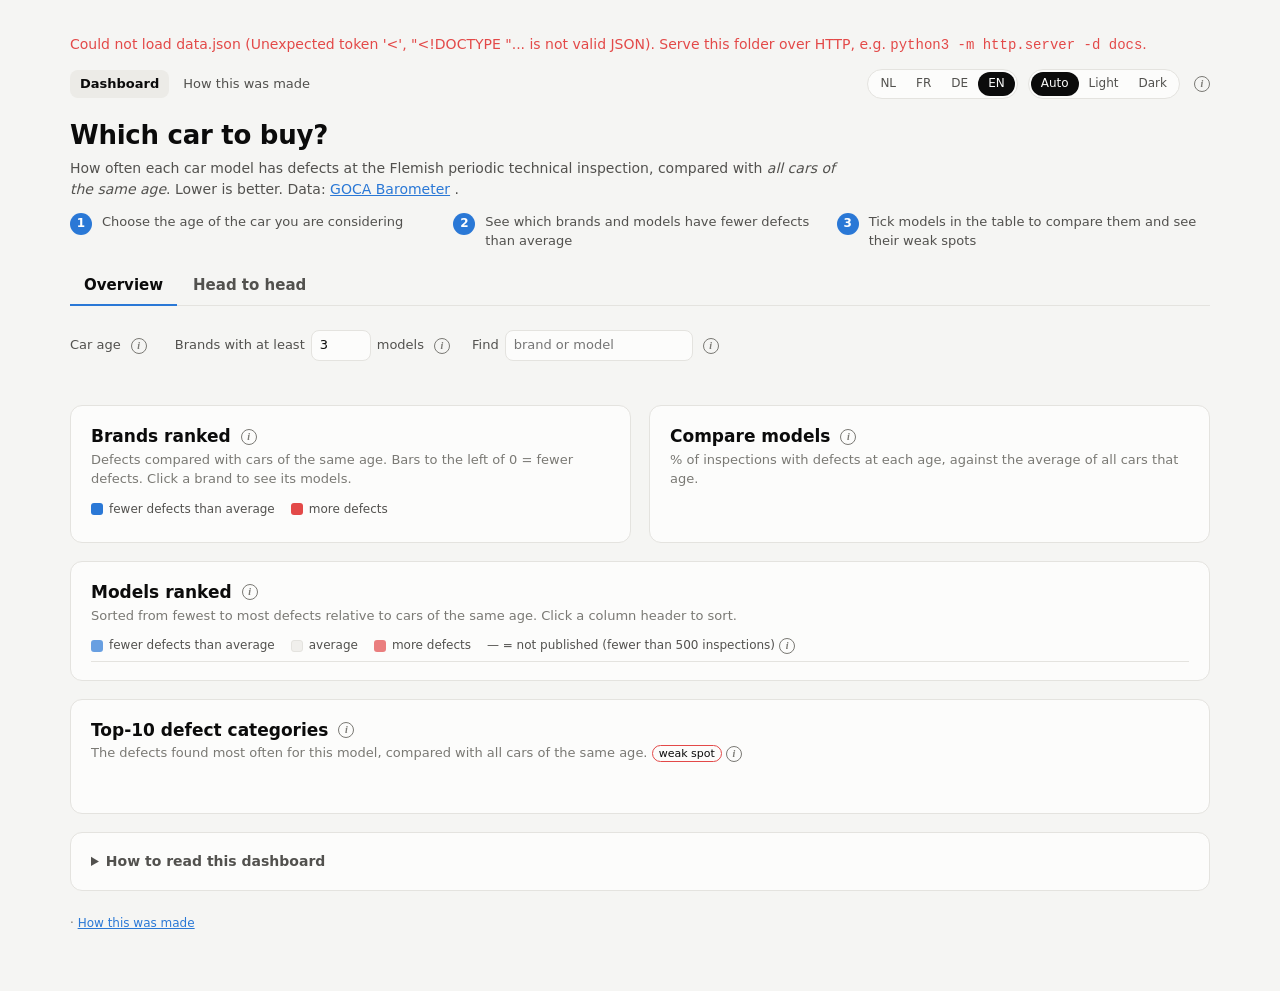
==== docs/index.html @ 9cf1b29b "Dump" ====
<!doctype html>
<html lang="nl">
<head>
<meta charset="utf-8">
<meta name="viewport" content="width=device-width, initial-scale=1, viewport-fit=cover">
<title>Welke auto kopen? – GOCA Barometer</title>
<meta name="description" content="Which used car models and brands have the fewest defects at the Flemish technical inspection, compared with cars of the same age. NL / FR / DE / EN.">
<link rel="icon" href="data:image/svg+xml,%3Csvg xmlns=%22http://www.w3.org/2000/svg%22 viewBox=%220 0 16 16%22%3E%3Crect x=%221%22 y=%229%22 width=%224%22 height=%226%22 rx=%221%22 fill=%22%232a78d6%22/%3E%3Crect x=%226%22 y=%225%22 width=%224%22 height=%2210%22 rx=%221%22 fill=%22%232a78d6%22/%3E%3Crect x=%2211%22 y=%221%22 width=%224%22 height=%2214%22 rx=%221%22 fill=%22%23e34948%22/%3E%3C/svg%3E">
<link rel="stylesheet" href="style.css">
<script src="i18n.js"></script>
<script src="common.js"></script>
<script src="app.js"></script>
</head>
<body data-page="dashboard" data-title-key="title">
<div class="wrap">
  <div class="topbar" id="topbar"></div>

  <h1 data-i="title"></h1>
  <p class="lede"><span data-i="lede"></span> <span data-i="data_from"></span>: <a href="https://gocabarometer.gocavlaanderen.be/" target="_blank" rel="noopener">GOCA Barometer</a> <span id="period"></span>.</p>
  <ol class="steps">
    <li data-i="step1"></li>
    <li data-i="step2"></li>
    <li data-i="step3"></li>
  </ol>

  <div class="tabs-main" role="tablist">
    <button role="tab" data-tab="overview" aria-selected="true" data-i="tab_overview"></button>
    <button role="tab" data-tab="h2h" aria-selected="false" data-i="tab_h2h"></button>
  </div>

  <div class="controls" role="group">
    <div class="grp"><span class="lbl" data-i="f_age"></span><span data-tip-static="i_f_age"></span><span class="chips" id="ageChips"></span></div>
    <div class="grp ov-only"><label for="minBrand" data-i="f_min"></label><input type="number" id="minBrand" min="1" max="20" value="3"><span class="lbl" data-i="f_min_suffix"></span><span data-tip-static="i_f_min"></span></div>
    <div class="grp ov-only"><label for="search" data-i="f_find"></label><input type="search" id="search" data-i-ph="f_find_ph"><span data-tip-static="i_f_find"></span></div>
  </div>

  <!-- ================= overview tab ================= -->
  <div id="overview">
    <div class="tiles" id="tiles"></div>

    <div class="grid2">
      <section class="card">
        <h2><span data-i="brands_h"></span><span data-tip-static="i_brands"></span></h2>
        <p class="sub" data-i="brands_sub"></p>
        <div class="legend"><span><i class="sq" style="background:var(--better)"></i><span data-i="leg_better"></span></span><span><i class="sq" style="background:var(--worse)"></i><span data-i="leg_worse"></span></span></div>
        <div class="scroll" id="brandChart"></div>
      </section>

      <section class="card">
        <h2><span data-i="compare_h"></span><span data-tip-static="i_compare"></span></h2>
        <p class="sub" data-i="compare_sub"></p>
        <div class="picked" id="picked"></div>
        <div class="legend" id="lineLegend"></div>
        <div class="scroll" id="lineChart"></div>
      </section>
    </div>

    <section class="card" id="modelsCard">
      <h2><span data-i="models_h"></span><span data-tip-static="i_models"></span></h2>
      <p class="sub" data-i="models_sub"></p>
      <div class="legend">
        <span><i class="sq" style="background:rgba(var(--better-tint),.7)"></i><span data-i="leg_better"></span></span>
        <span><i class="sq" style="background:var(--mid);border:1px solid var(--border)"></i><span data-i="leg_avg"></span></span>
        <span><i class="sq" style="background:rgba(var(--worse-tint),.7)"></i><span data-i="leg_worse"></span></span>
        <span><span data-i="leg_na"></span><span data-tip-static="i_na"></span></span>
      </div>
      <div class="tablebox scroll"><table id="modelTable"></table></div>
    </section>

    <section class="card">
      <h2><span data-i="rub_h"></span><span data-tip-static="i_rub"></span></h2>
      <p class="sub"><span data-i="rub_sub"></span> <span class="flag" data-i="weak"></span><span data-tip-static="i_weak"></span></p>
      <div class="tabs" id="rubModelTabs"></div>
      <div class="tabs" id="rubAgeTabs"></div>
      <div class="scroll"><table id="rubTable"></table></div>
    </section>
  </div>

  <!-- ================= head-to-head tab ================= -->
  <div id="h2h" hidden></div>

  <section class="card">
    <details>
      <summary data-i="how_h"></summary>
      <div data-i="how_body"></div>
    </details>
  </section>

  <footer><span id="footer"></span> · <a href="about.html" data-i="nav_about"></a></footer>
</div>
</body>
</html>
---- docs/style.css ----
:root {
  color-scheme: light;
  --surface-0: #f5f5f3; --surface-1: #fcfcfb; --border: #e4e3df; --grid: #ebeae6;
  --text-primary: #0b0b0b; --text-secondary: #52514e; --text-muted: #7a7974;
  --series-1: #2a78d6; --series-2: #eb6834; --series-3: #1baf7a; --avg: #8d8c87;
  --better: #2a78d6; --worse: #e34948; --mid: #f0efec;
  --better-tint: 42, 120, 214; --worse-tint: 227, 73, 72;
  --chip: #ecebe7; --accent: #2a78d6;
}
@media (prefers-color-scheme: dark) {
  :root:where(:not([data-theme="light"])) {
    color-scheme: dark;
    --surface-0: #121211; --surface-1: #1a1a19; --border: #2e2e2c; --grid: #262624;
    --text-primary: #f0efec; --text-secondary: #c3c2b7; --text-muted: #8f8e86;
    --series-1: #3987e5; --series-2: #d95926; --series-3: #199e70; --avg: #8a8983;
    --better: #3987e5; --worse: #e66767; --mid: #383835;
    --better-tint: 57, 135, 229; --worse-tint: 230, 103, 103; --chip: #2a2a28; --accent: #5598e7;
  }
}
:root[data-theme="dark"] {
  color-scheme: dark;
  --surface-0: #121211; --surface-1: #1a1a19; --border: #2e2e2c; --grid: #262624;
  --text-primary: #f0efec; --text-secondary: #c3c2b7; --text-muted: #8f8e86;
  --series-1: #3987e5; --series-2: #d95926; --series-3: #199e70; --avg: #8a8983;
  --better: #3987e5; --worse: #e66767; --mid: #383835;
  --better-tint: 57, 135, 229; --worse-tint: 230, 103, 103; --chip: #2a2a28; --accent: #5598e7;
}
* { box-sizing: border-box; }
body { margin: 0; background: var(--surface-0); color: var(--text-primary);
  font: 14px/1.45 system-ui, -apple-system, "Segoe UI", Roboto, sans-serif; }
.wrap { max-width: 1180px; margin: 0 auto; padding: 20px 20px 60px; }
a { color: var(--accent); }
h1 { font-size: 26px; margin: 0 0 4px; letter-spacing: -.01em; }
h2 { font-size: 17px; margin: 0 0 2px; display: flex; align-items: center; gap: 6px; }
.lede { color: var(--text-secondary); margin: 0 0 14px; max-width: 780px; }
.sub { color: var(--text-muted); font-size: 13px; margin: 2px 0 12px; }
.muted { color: var(--text-muted); }

/* top bar */
.topbar { display: flex; flex-wrap: wrap; justify-content: space-between; align-items: center; gap: 10px; margin-bottom: 18px; }
.topbar nav { display: flex; gap: 4px; }
.topbar nav a { text-decoration: none; color: var(--text-secondary); padding: 5px 10px; border-radius: 8px; font-size: 13px; }
.topbar nav a[aria-current="page"] { color: var(--text-primary); background: var(--chip); font-weight: 600; }
.prefs { display: flex; flex-wrap: wrap; gap: 10px; align-items: center; }
.seg { display: inline-flex; border: 1px solid var(--border); border-radius: 999px; padding: 2px; background: var(--surface-1); }
.seg button { border: 0; background: transparent; color: var(--text-secondary); font: inherit; font-size: 12px;
  padding: 3px 10px; border-radius: 999px; cursor: pointer; }
.seg button[aria-pressed="true"] { background: var(--text-primary); color: var(--surface-1); }

/* info (i) */
.info { display: inline-flex; align-items: center; justify-content: center; width: 16px; height: 16px; flex: none;
  border-radius: 50%; border: 1px solid var(--text-muted); color: var(--text-muted); background: transparent;
  font: italic 600 10px/1 Georgia, "Times New Roman", serif; padding: 0; margin-left: 4px; cursor: help; vertical-align: middle; }
.info:hover, .info:focus-visible { color: var(--surface-1); background: var(--accent); border-color: var(--accent); outline: none; }
#tip { position: fixed; pointer-events: none; background: var(--surface-1); color: var(--text-primary);
  border: 1px solid var(--border); border-radius: 8px; padding: 9px 11px; font-size: 12.5px; line-height: 1.45;
  box-shadow: 0 6px 20px rgba(0,0,0,.16); max-width: 340px; z-index: 50; font-weight: 400; text-align: left; white-space: normal; }
#tip ul { margin: 4px 0 0; padding-left: 18px; }
#tip li { margin: 2px 0; }

/* steps */
.steps { display: grid; grid-template-columns: repeat(auto-fit, minmax(220px, 1fr)); gap: 10px; margin: 0 0 16px; padding: 0; list-style: none; counter-reset: s; }
.steps li { counter-increment: s; display: flex; gap: 10px; align-items: flex-start; color: var(--text-secondary); font-size: 13px; }
.steps li::before { content: counter(s); flex: none; width: 22px; height: 22px; border-radius: 50%; background: var(--accent); color: #fff;
  font-weight: 700; font-size: 12px; display: inline-flex; align-items: center; justify-content: center; }

/* tabs */
.tabs-main { display: flex; gap: 2px; border-bottom: 1px solid var(--border); margin-bottom: 14px; }
.tabs-main button { border: 0; background: transparent; font: inherit; font-size: 15px; font-weight: 600; color: var(--text-secondary);
  padding: 8px 14px; cursor: pointer; border-bottom: 2px solid transparent; margin-bottom: -1px; }
.tabs-main button[aria-selected="true"] { color: var(--text-primary); border-bottom-color: var(--accent); }

.card { background: var(--surface-1); border: 1px solid var(--border); border-radius: 12px; padding: 18px 20px; margin-bottom: 18px; min-width: 0; }
.tiles { display: grid; grid-template-columns: repeat(auto-fit, minmax(170px, 1fr)); gap: 12px; margin-bottom: 18px; }
.tile { background: var(--surface-1); border: 1px solid var(--border); border-radius: 12px; padding: 14px 16px; position: relative; }
.tile b { display: block; font-size: 22px; font-weight: 650; letter-spacing: -.01em; padding-right: 18px; }
.tile span { color: var(--text-secondary); font-size: 13px; }
.tile .info { position: absolute; top: 12px; right: 12px; }
.controls { display: flex; flex-wrap: wrap; gap: 10px 22px; align-items: center; margin-bottom: 16px;
  position: sticky; top: env(safe-area-inset-top, 0px); z-index: 5; background: var(--surface-0); padding: 10px 0; }
.controls .grp { display: inline-flex; align-items: center; gap: 6px; flex-wrap: wrap; }
.controls label, .lbl { color: var(--text-secondary); font-size: 13px; }
.chips { display: inline-flex; flex-wrap: wrap; gap: 4px; }
.chip { border: 1px solid var(--border); background: var(--surface-1); color: var(--text-secondary);
  border-radius: 999px; padding: 4px 10px; font: inherit; font-size: 13px; cursor: pointer; }
.chip[aria-pressed="true"] { background: var(--text-primary); color: var(--surface-1); border-color: var(--text-primary); }
select, input[type=search], input[type=number] { font: inherit; font-size: 13px; padding: 5px 8px; border-radius: 8px;
  border: 1px solid var(--border); background: var(--surface-1); color: var(--text-primary); max-width: 100%; }
input[type=number] { width: 60px; }
.btn { font: inherit; font-size: 13px; padding: 5px 12px; border-radius: 8px; border: 1px solid var(--border);
  background: var(--surface-1); color: var(--text-primary); cursor: pointer; }
.btn.primary { background: var(--accent); border-color: var(--accent); color: #fff; }
.grid2 { display: grid; grid-template-columns: minmax(0, 1fr) minmax(0, 1fr); gap: 18px; }
@media (max-width: 900px) { .grid2 { grid-template-columns: minmax(0, 1fr); } }
.scroll { overflow-x: auto; }
.tablebox { max-height: 560px; overflow: auto; border-top: 1px solid var(--border); }
table { border-collapse: collapse; width: 100%; font-size: 13px; }
th, td { padding: 6px 8px; text-align: left; border-bottom: 1px solid var(--grid); white-space: nowrap; }
th { position: sticky; top: 0; background: var(--surface-1); color: var(--text-secondary); font-weight: 600; z-index: 1; vertical-align: bottom; }
th.sortable { cursor: pointer; user-select: none; }
th[aria-sort="ascending"] .lab::after { content: " ▲"; font-size: 9px; }
th[aria-sort="descending"] .lab::after { content: " ▼"; font-size: 9px; }
th .avg { display: block; color: var(--text-muted); font-weight: 400; }
td.r, th.r { text-align: right; font-variant-numeric: tabular-nums; }
#modelTable tbody tr { cursor: pointer; }
#modelTable tbody tr:hover td { background: var(--chip); }
tr.sel td:first-child { box-shadow: inset 3px 0 0 var(--sel-color, var(--series-1)); }
td.heat { text-align: center; font-variant-numeric: tabular-nums; min-width: 58px; }
td.na { color: var(--text-muted); text-align: center; }
td.wrapcell { white-space: normal; min-width: 180px; }
input[type=checkbox] { width: 16px; height: 16px; accent-color: var(--accent); cursor: pointer; margin: 0; vertical-align: middle; }
.legend { display: flex; flex-wrap: wrap; align-items: center; gap: 6px 16px; font-size: 12px; color: var(--text-secondary); margin: 6px 0 6px; }
.legend i.ln { display: inline-block; width: 14px; height: 4px; border-radius: 2px; vertical-align: middle; margin-right: 6px; }
.legend i.sq { display: inline-block; width: 12px; height: 12px; border-radius: 3px; vertical-align: middle; margin-right: 6px; }
svg text { fill: var(--text-secondary); font-size: 12px; }
svg .ax { stroke: var(--grid); stroke-width: 1; }
svg .zero { stroke: var(--text-muted); stroke-width: 1; }
.picked { display: flex; flex-wrap: wrap; gap: 6px; align-items: center; margin: 4px 0 8px; }
.dot { width: 10px; height: 10px; border-radius: 50%; display: inline-block; flex: none; }
.picked .chip { display: inline-flex; align-items: center; gap: 6px; }
.tabs { display: flex; flex-wrap: wrap; gap: 4px; margin: 10px 0; }
.bar { position: relative; height: 12px; width: 160px; background: var(--chip); border-radius: 3px; }
.bar .m { position: absolute; left: 0; top: 0; bottom: 0; border-radius: 3px; background: var(--series-1); }
.bar .c { position: absolute; top: -3px; bottom: -3px; width: 2px; background: var(--text-primary); }
.bar2 { position: relative; width: 160px; height: 16px; }
.bar2 .a, .bar2 .b { position: absolute; left: 0; height: 6px; border-radius: 2px; }
.bar2 .a { top: 1px; background: var(--series-1); } .bar2 .b { top: 9px; background: var(--series-2); }
.bar2 .c { position: absolute; top: -2px; bottom: -2px; width: 2px; background: var(--text-primary); }
.flag { font-size: 11px; padding: 1px 6px; border-radius: 999px; border: 1px solid var(--worse); color: var(--text-primary); white-space: nowrap; }
details summary { cursor: pointer; font-weight: 600; }
details { color: var(--text-secondary); }
footer { color: var(--text-muted); font-size: 12px; margin-top: 24px; }

/* head to head */
.vs { display: grid; grid-template-columns: minmax(0, 1fr) auto minmax(0, 1fr); gap: 12px; align-items: end; }
@media (max-width: 640px) { .vs { grid-template-columns: minmax(0, 1fr); } }
.vs .side label { display: flex; align-items: center; gap: 6px; font-size: 13px; color: var(--text-secondary); margin-bottom: 4px; }
.vs select { width: 100%; font-size: 15px; padding: 8px 10px; }
.verdict { font-size: 17px; line-height: 1.5; margin: 0; }
.scorebox { display: grid; grid-template-columns: minmax(0, 1fr) minmax(0, 1fr); gap: 12px; margin-top: 14px; }
.scorebox .tile { border-left: 4px solid var(--c); }
.list { list-style: none; padding: 0; margin: 0; }
.list li { display: flex; justify-content: space-between; gap: 10px; padding: 5px 0; border-bottom: 1px solid var(--grid); font-size: 13px; }

/* about page */
.prose { max-width: 760px; }
.prose h2 { margin-top: 22px; }
.prose p, .prose li { color: var(--text-secondary); line-height: 1.6; }
.prose code { font-size: 12.5px; background: var(--chip); padding: 1px 5px; border-radius: 4px; }

[hidden] { display: none !important; }
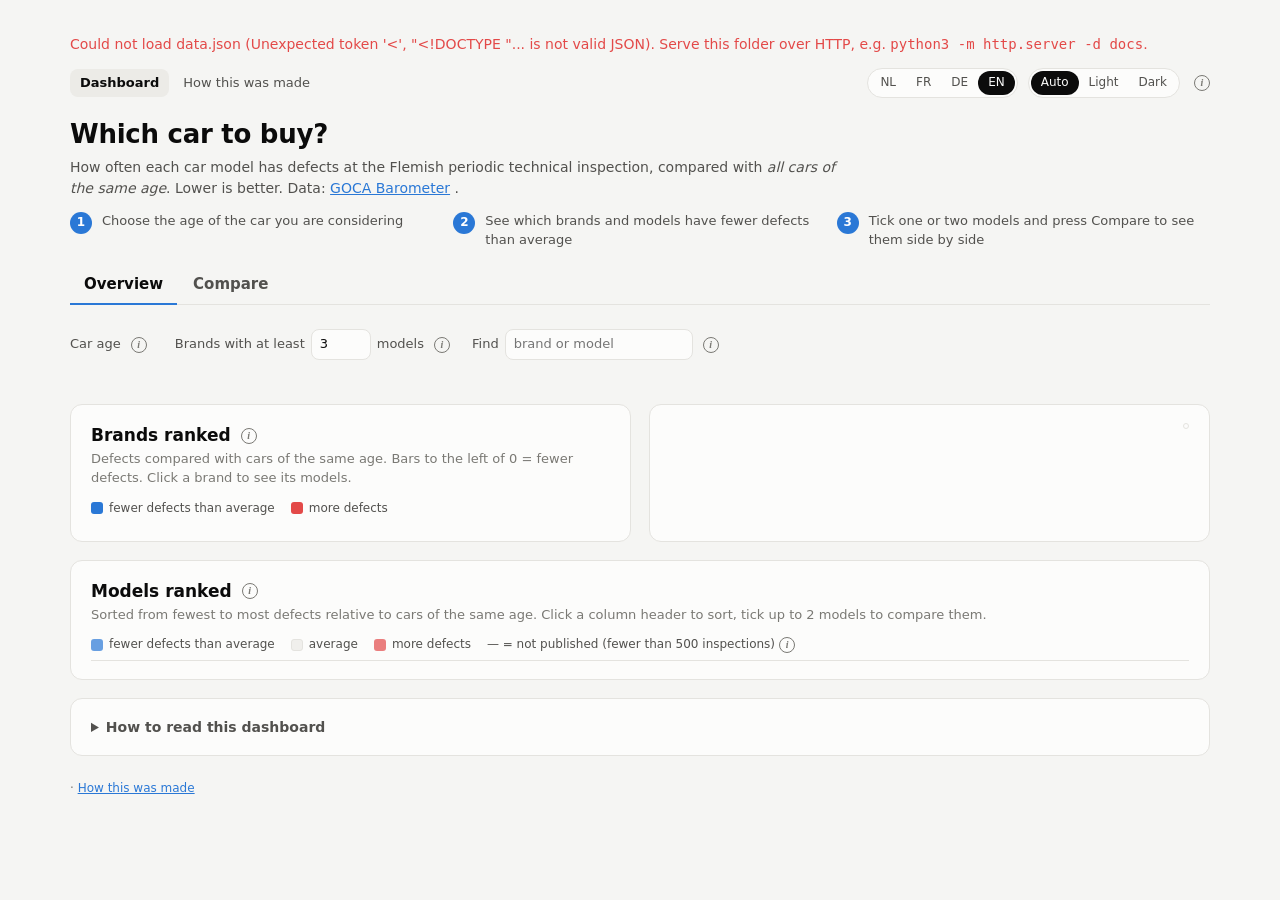
==== commit 9806b000: "Add compare tray, Compare tab and best/worst models per age Ticking models shows a sticky bar at the" ====
--- a/docs/index.html
+++ b/docs/index.html
@@ -1,10 +1,20 @@
 <!doctype html>
-<html lang="nl">
+<html lang="en">
 <head>
 <meta charset="utf-8">
 <meta name="viewport" content="width=device-width, initial-scale=1, viewport-fit=cover">
-<title>Welke auto kopen? – GOCA Barometer</title>
+<title>Which car to buy? – GOCA Barometer</title>
 <meta name="description" content="Which used car models and brands have the fewest defects at the Flemish technical inspection, compared with cars of the same age. NL / FR / DE / EN.">
+<meta property="og:type" content="website">
+<meta property="og:site_name" content="GOCA Barometer dashboard">
+<meta property="og:title" content="Which car to buy? – GOCA Barometer">
+<meta property="og:description" content="Which used car models and brands have the fewest defects at the Flemish technical inspection, compared with cars of the same age. Based on 2 million inspections. NL / FR / DE / EN.">
+<meta property="og:url" content="http://quinten.goens.dev/which-car/">
+<meta property="og:locale" content="en_GB">
+<meta name="twitter:card" content="summary">
+<meta name="twitter:title" content="Which car to buy? – GOCA Barometer">
+<meta name="twitter:description" content="Which used car models and brands have the fewest defects at the Flemish technical inspection, compared with cars of the same age. Based on 2 million inspections. NL / FR / DE / EN.">
+<link rel="canonical" href="http://quinten.goens.dev/which-car/">
 <link rel="icon" href="data:image/svg+xml,%3Csvg xmlns=%22http://www.w3.org/2000/svg%22 viewBox=%220 0 16 16%22%3E%3Crect x=%221%22 y=%229%22 width=%224%22 height=%226%22 rx=%221%22 fill=%22%232a78d6%22/%3E%3Crect x=%226%22 y=%225%22 width=%224%22 height=%2210%22 rx=%221%22 fill=%22%232a78d6%22/%3E%3Crect x=%2211%22 y=%221%22 width=%224%22 height=%2214%22 rx=%221%22 fill=%22%23e34948%22/%3E%3C/svg%3E">
 <link rel="stylesheet" href="style.css">
 <script src="i18n.js"></script>
@@ -47,11 +57,9 @@
       </section>
 
       <section class="card">
-        <h2><span data-i="compare_h"></span><span data-tip-static="i_compare"></span></h2>
-        <p class="sub" data-i="compare_sub"></p>
-        <div class="picked" id="picked"></div>
-        <div class="legend" id="lineLegend"></div>
-        <div class="scroll" id="lineChart"></div>
+        <div class="card-head"><h2 id="bestHead"></h2><span class="seg" role="group" id="bestToggle"></span></div>
+        <p class="sub" id="bestSub"></p>
+        <div class="best" id="bestList"></div>
       </section>
     </div>
 
@@ -67,13 +75,6 @@
       <div class="tablebox scroll"><table id="modelTable"></table></div>
     </section>
 
-    <section class="card">
-      <h2><span data-i="rub_h"></span><span data-tip-static="i_rub"></span></h2>
-      <p class="sub"><span data-i="rub_sub"></span> <span class="flag" data-i="weak"></span><span data-tip-static="i_weak"></span></p>
-      <div class="tabs" id="rubModelTabs"></div>
-      <div class="tabs" id="rubAgeTabs"></div>
-      <div class="scroll"><table id="rubTable"></table></div>
-    </section>
   </div>
 
   <!-- ================= head-to-head tab ================= -->
@@ -88,5 +89,6 @@
 
   <footer><span id="footer"></span> · <a href="about.html" data-i="nav_about"></a></footer>
 </div>
+<div id="tray" class="tray" hidden aria-live="polite"></div>
 </body>
 </html>
--- a/docs/style.css
+++ b/docs/style.css
@@ -149,3 +149,28 @@
 .prose code { font-size: 12.5px; background: var(--chip); padding: 1px 5px; border-radius: 4px; }
 
 [hidden] { display: none !important; }
+
+/* sticky compare tray */
+.tray { position: fixed; left: 0; right: 0; bottom: 0; z-index: 20; background: var(--surface-1);
+  border-top: 1px solid var(--border); box-shadow: 0 -6px 24px rgba(0,0,0,.10);
+  padding: 10px 20px calc(10px + env(safe-area-inset-bottom, 0px)); }
+.tray-in { max-width: 1180px; margin: 0 auto; display: flex; flex-wrap: wrap; align-items: center; gap: 8px 10px; }
+.tray .chip { display: inline-flex; align-items: center; gap: 6px; }
+.tray-hint { font-size: 13px; }
+.tray-actions { margin-left: auto; display: flex; gap: 8px; }
+.tray .btn.primary { font-weight: 600; padding: 7px 16px; }
+body.has-tray .wrap { padding-bottom: 110px; }
+.btn:disabled { opacity: .45; cursor: default; }
+
+/* best models per age */
+.best { display: grid; grid-template-columns: repeat(auto-fill, minmax(230px, 1fr)); gap: 14px 20px; }
+.best-age h3 { font-size: 13px; margin: 0 0 4px; }
+.best-age ol { list-style: none; margin: 0; padding: 0; }
+.best-age .pick { width: 100%; display: grid; grid-template-columns: 12px 1fr auto 44px; gap: 8px; align-items: center;
+  border: 0; border-bottom: 1px solid var(--grid); background: transparent; color: var(--text-primary);
+  font: inherit; font-size: 13px; padding: 6px 2px; cursor: pointer; text-align: left; }
+.best-age .pick:hover { background: var(--chip); }
+.best-age .pick .nm { overflow: hidden; text-overflow: ellipsis; white-space: nowrap; }
+.best-age .pick .v { text-align: right; font-variant-numeric: tabular-nums; color: var(--text-secondary); }
+.best-age .pick b.v { color: var(--text-primary); }
+.card-head { display: flex; flex-wrap: wrap; align-items: center; justify-content: space-between; gap: 8px; }
